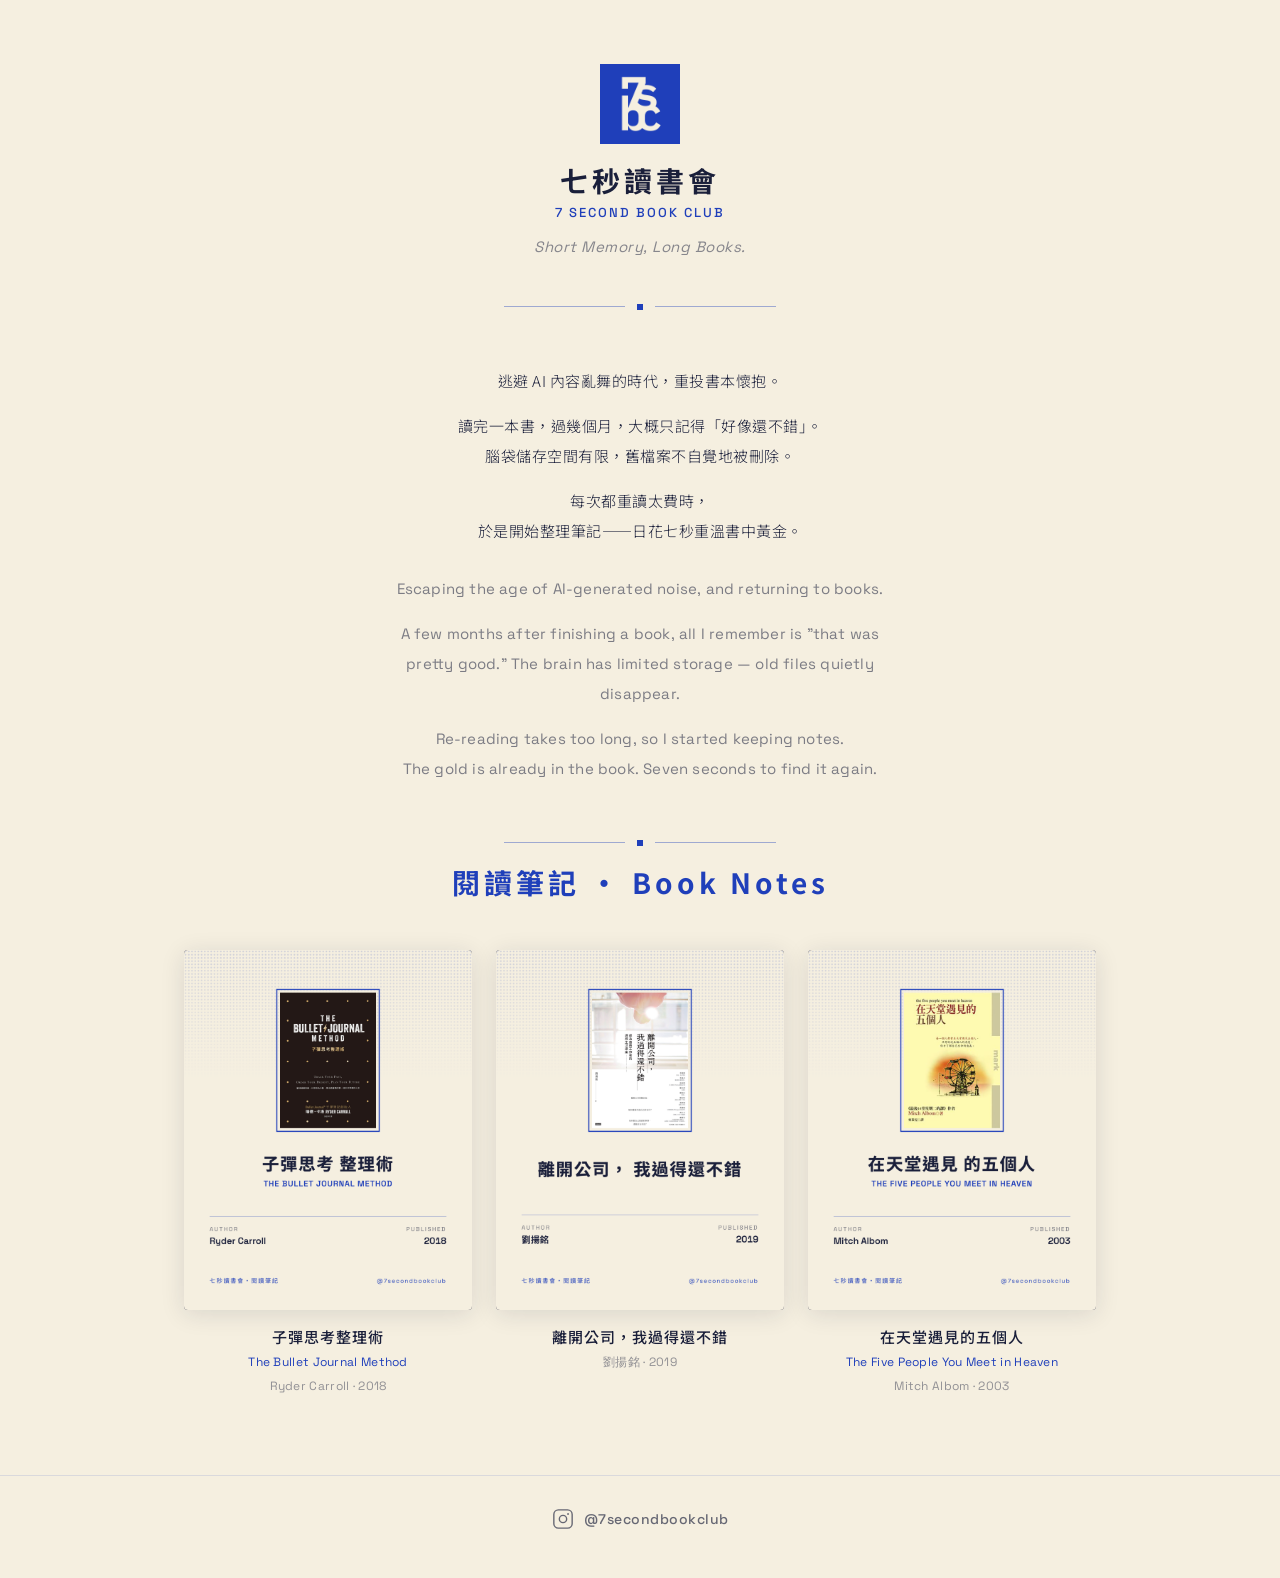
==== index.html @ d53a79b3 "version 0.2" ====
<!DOCTYPE html>
<html lang="zh-Hant">
<head>
<meta charset="UTF-8">
<meta name="viewport" content="width=device-width, initial-scale=1.0">
<title>七秒讀書會 · 7 Second Book Club</title>
<link href="https://fonts.googleapis.com/css2?family=Space+Grotesk:wght@400;500;600&family=Noto+Sans+TC:wght@300;400;500;700&display=swap" rel="stylesheet">
<style>
  *, *::before, *::after { box-sizing: border-box; margin: 0; padding: 0; }

  :root {
    --cream: #F5EFE0;
    --ink: #1A1F3A;
    --cobalt: #1F3FBA;
    --sans: 'Space Grotesk', system-ui, sans-serif;
    --tc: 'Noto Sans TC', sans-serif;
  }

  html { scroll-behavior: smooth; }

  body {
    background: var(--cream);
    color: var(--ink);
    font-family: var(--sans);
    min-height: 100vh;
  }

  /* ── HEADER ── */
  header {
    display: flex;
    flex-direction: column;
    align-items: center;
    padding: 64px 24px 48px;
    text-align: center;
  }

  .logo {
    width: 80px;
    height: 80px;
    object-fit: contain;
    margin-bottom: 20px;
  }

  .site-name-zh {
    font-family: var(--tc);
    font-weight: 700;
    font-size: 28px;
    letter-spacing: 4px;
    color: var(--ink);
    line-height: 1.2;
  }

  .site-name-en {
    font-family: var(--sans);
    font-weight: 500;
    font-size: 13px;
    letter-spacing: 2px;
    color: var(--cobalt);
    text-transform: uppercase;
    margin-top: 6px;
  }

  .tagline {
    font-family: var(--sans);
    font-weight: 400;
    font-size: 15px;
    color: var(--ink);
    opacity: 0.5;
    margin-top: 16px;
    letter-spacing: 0.5px;
    font-style: italic;
  }

  /* ── DIVIDER ── */
  .divider {
    display: flex;
    align-items: center;
    gap: 12px;
    max-width: 320px;
    margin: 0 auto;
    padding: 0 24px;
  }

  .divider-dot {
    width: 6px;
    height: 6px;
    background: var(--cobalt);
    flex-shrink: 0;
  }

  .divider-line {
    flex: 1;
    height: 1px;
    background: var(--cobalt);
    opacity: 0.4;
  }

  /* ── INTRO ── */
  .intro {
    max-width: 560px;
    margin: 0 auto;
    padding: 56px 24px;
    text-align: center;
  }

  .intro-zh {
    font-family: var(--tc);
    font-weight: 300;
    font-size: 15px;
    line-height: 2;
    color: var(--ink);
    letter-spacing: 0.5px;
  }

  .intro-zh p + p { margin-top: 1em; }

  .intro-en {
    font-family: var(--sans);
    font-weight: 400;
    font-size: 15px;
    line-height: 2;
    color: var(--ink);
    opacity: 0.55;
    margin-top: 28px;
    letter-spacing: 0.2px;
  }

  .intro-en p + p { margin-top: 1em; }

  /* ── BOOKS SECTION ── */
  .books-section {
    padding: 16px 24px 80px;
    max-width: 960px;
    margin: 0 auto;
  }

  .section-label {
    font-family: var(--tc);
    font-size: 28px;
    font-weight: 700;
    letter-spacing: 4px;
    color: var(--cobalt);
    text-align: center;
    margin-bottom: 48px;
  }

  .books-grid {
    display: grid;
    grid-template-columns: repeat(3, 1fr);
    gap: 24px;
  }

  @media (max-width: 640px) {
    .books-grid { grid-template-columns: 1fr; max-width: 320px; margin: 0 auto; }
  }

  .book-card {
    cursor: pointer;
    display: flex;
    flex-direction: column;
    align-items: center;
    text-align: center;
    transition: transform 0.2s ease;
  }

  .book-card:hover { transform: translateY(-4px); }

  .book-cover-wrap {
    width: 100%;
    aspect-ratio: 4/5;
    overflow: hidden;
    border-radius: 4px;
    box-shadow: 0 4px 24px rgba(26,31,58,0.12);
    background: var(--ink);
  }

  .book-cover-wrap img {
    width: 100%;
    height: 100%;
    object-fit: cover;
    display: block;
  }

  .book-title-zh {
    font-family: var(--tc);
    font-weight: 500;
    font-size: 15px;
    letter-spacing: 1px;
    color: var(--ink);
    margin-top: 16px;
    line-height: 1.4;
  }

  .book-subtitle {
    font-family: var(--sans);
    font-size: 12px;
    color: var(--ink);
    opacity: 0.45;
    margin-top: 6px;
    letter-spacing: 0.3px;
    line-height: 1.5;
  }

  .book-subtitle-en {
    font-family: var(--sans);
    font-size: 12px;
    color: var(--cobalt);
    margin-top: 6px;
    letter-spacing: 0.3px;
    line-height: 1.5;
  }

  /* ── IG FOOTER ── */
  footer {
    display: flex;
    justify-content: center;
    align-items: center;
    padding: 32px 24px 48px;
    border-top: 1px solid rgba(31,63,186,0.12);
  }

  .ig-link {
    display: flex;
    align-items: center;
    gap: 10px;
    text-decoration: none;
    color: var(--ink);
    opacity: 0.65;
    transition: opacity 0.2s;
    font-family: var(--sans);
    font-size: 14px;
    font-weight: 500;
    letter-spacing: 0.5px;
  }

  .ig-link:hover { opacity: 1; }

  .ig-icon {
    width: 22px;
    height: 22px;
    fill: none;
    stroke: currentColor;
    stroke-width: 1.5;
    stroke-linecap: round;
    stroke-linejoin: round;
    flex-shrink: 0;
  }

  /* ── LIGHTBOX ── */
  .lightbox {
    display: none;
    position: fixed;
    inset: 0;
    z-index: 1000;
    background: rgba(26,31,58,0.88);
    align-items: center;
    justify-content: center;
    padding: 24px;
  }

  .lightbox.open { display: flex; }

  .lightbox-inner {
    position: relative;
    display: flex;
    flex-direction: column;
    align-items: center;
    width: 100%;
    max-width: 420px;
  }

  .lightbox-slide-row {
    position: relative;
    display: flex;
    align-items: center;
    justify-content: center;
    width: 100%;
  }

  .slide-img {
    width: 100%;
    aspect-ratio: 4/5;
    object-fit: contain;
    border-radius: 4px;
    display: block;
    user-select: none;
  }

  .lb-btn {
    position: absolute;
    top: 50%;
    transform: translateY(-50%);
    background: rgba(245,239,224,0.15);
    border: 1px solid rgba(245,239,224,0.25);
    color: var(--cream);
    width: 40px;
    height: 40px;
    border-radius: 50%;
    cursor: pointer;
    font-size: 18px;
    display: flex;
    align-items: center;
    justify-content: center;
    transition: background 0.15s;
    flex-shrink: 0;
    z-index: 2;
  }

  .lb-btn:hover { background: rgba(245,239,224,0.28); }
  .lb-btn.prev { left: -56px; }
  .lb-btn.next { right: -56px; }

  @media (max-width: 560px) {
    .lb-btn.prev { left: -44px; }
    .lb-btn.next { right: -44px; }
    .lb-btn { width: 34px; height: 34px; font-size: 15px; }
  }

  .lb-close {
    position: fixed;
    top: 20px;
    right: 24px;
    background: none;
    border: none;
    color: var(--cream);
    font-size: 28px;
    cursor: pointer;
    opacity: 0.7;
    line-height: 1;
    padding: 4px 8px;
    transition: opacity 0.15s;
  }

  .lb-close:hover { opacity: 1; }

  .lb-bottom {
    display: flex;
    flex-direction: column;
    align-items: center;
    gap: 10px;
    margin-top: 14px;
  }

  .lb-counter {
    font-family: var(--sans);
    font-size: 12px;
    color: var(--cream);
    opacity: 0.45;
    letter-spacing: 2px;
    white-space: nowrap;
  }

  .lb-book-nav {
    display: flex;
    align-items: center;
    gap: 12px;
    white-space: nowrap;
  }

  .lb-book-btn {
    background: var(--cream);
    border: 1px solid var(--cobalt);
    color: var(--ink);
    font-family: var(--tc);
    font-size: 12px;
    letter-spacing: 1px;
    cursor: pointer;
    padding: 6px 14px;
    border-radius: 4px;
    transition: background 0.15s, color 0.15s;
    display: flex;
    align-items: center;
    gap: 6px;
  }

  .lb-book-btn:hover { background: var(--cobalt); color: var(--cream); }
  .lb-book-btn.hidden { visibility: hidden; pointer-events: none; }
</style>
</head>
<body>

<!-- ── HEADER ── -->
<header>
  <img class="logo" src="logo.png" alt="七秒讀書會">
  <div class="site-name-zh">七秒讀書會</div>
  <div class="site-name-en">7 Second Book Club</div>
  <div class="tagline">Short Memory, Long Books.</div>
</header>

<div class="divider"><div class="divider-line"></div><div class="divider-dot"></div><div class="divider-line"></div></div>

<!-- ── INTRO ── -->
<section class="intro">
  <div class="intro-zh">
    <p>逃避 AI 內容亂舞的時代，重投書本懷抱。</p>
    <p>讀完一本書，過幾個月，大概只記得「好像還不錯」。<br>腦袋儲存空間有限，舊檔案不自覺地被刪除。</p>
    <p>每次都重讀太費時，<br>於是開始整理筆記——日花七秒重溫書中黃金。</p>
  </div>
  <div class="intro-en">
    <p>Escaping the age of AI-generated noise, and returning to books.</p>
    <p>A few months after finishing a book, all I remember is "that was pretty good." The brain has limited storage — old files quietly disappear.</p>
    <p>Re-reading takes too long, so I started keeping notes.<br>The gold is already in the book. Seven seconds to find it again.</p>
  </div>
</section>

<div class="divider"><div class="divider-line"></div><div class="divider-dot"></div><div class="divider-line"></div></div>

<!-- ── BOOKS ── -->
<section class="books-section">
  <div class="section-label">閱讀筆記 · Book Notes</div>
  <div class="books-grid">

    <div class="book-card" onclick="openBook(0)">
      <div class="book-cover-wrap">
        <img src="slides/Bk01_1_01_Cover.png" alt="子彈思考整理術">
      </div>
      <div class="book-title-zh">子彈思考整理術</div>
      <div class="book-subtitle-en">The Bullet Journal Method</div>
      <div class="book-subtitle">Ryder Carroll · 2018</div>
    </div>

    <div class="book-card" onclick="openBook(1)">
      <div class="book-cover-wrap">
        <img src="slides/Bk02_1_01_Cover.png" alt="離開公司，我過得還不錯">
      </div>
      <div class="book-title-zh">離開公司，我過得還不錯</div>
      <div class="book-subtitle">劉揚銘 · 2019</div>
    </div>

    <div class="book-card" onclick="openBook(2)">
      <div class="book-cover-wrap">
        <img src="slides/Bk03_1_01_Cover.png" alt="在天堂遇見的五個人">
      </div>
      <div class="book-title-zh">在天堂遇見的五個人</div>
      <div class="book-subtitle-en">The Five People You Meet in Heaven</div>
      <div class="book-subtitle">Mitch Albom · 2003</div>
    </div>

  </div>
</section>

<!-- ── FOOTER ── -->
<footer>
  <a class="ig-link" href="https://www.instagram.com/7secondbookclub" target="_blank" rel="noopener">
    <svg class="ig-icon" viewBox="0 0 24 24" aria-label="Instagram">
      <rect x="2" y="2" width="20" height="20" rx="5" ry="5"/>
      <circle cx="12" cy="12" r="4"/>
      <circle cx="17.5" cy="6.5" r="1" fill="currentColor" stroke="none"/>
    </svg>
    @7secondbookclub
  </a>
</footer>

<!-- ── LIGHTBOX ── -->
<div class="lightbox" id="lightbox" onclick="handleLbClick(event)">
  <button class="lb-close" onclick="closeLb()" aria-label="Close">✕</button>
  <div class="lightbox-inner">
    <div class="lightbox-slide-row">
      <button class="lb-btn prev" onclick="prevSlide(event)" aria-label="Previous">‹</button>
      <img class="slide-img" id="slide-img" src="" alt="">
      <button class="lb-btn next" onclick="nextSlide(event)" aria-label="Next">›</button>
    </div>
    <div class="lb-bottom">
      <div class="lb-counter" id="lb-counter"></div>
      <div class="lb-book-nav">
        <button class="lb-book-btn" id="lb-prev-book" onclick="prevBook(event)">‹ <span id="lb-prev-book-name"></span></button>
        <button class="lb-book-btn" id="lb-next-book" onclick="nextBook(event)"><span id="lb-next-book-name"></span> ›</button>
      </div>
    </div>
  </div>
</div>

<script>
const BOOK_NAMES = [
  '子彈思考整理術',
  '離開公司，我過得還不錯',
  '在天堂遇見的五個人',
];

const BOOKS = [
  [
    'Bk01_1_01_Cover.png',
    'Bk01_1_02_Summary.png',
    'Bk01_1_03_Rapid_Logging.png',
    'Bk01_1_04_Migration.png',
    'Bk01_1_05_Collections.png',
    'Bk01_1_06_Daily_Log_Monthly_Log.png',
    'Bk01_1_07_Intentional_Living.png',
    'Bk01_2_01_Hook.png',
    'Bk01_2_02_Quote_1.png',
    'Bk01_2_03_Quote_2.png',
    'Bk01_2_04_Quote_3.png',
    'Bk01_3_01_Intro.png',
    'Bk01_3_02_Lesson_1.png',
    'Bk01_3_03_Lesson_2.png',
    'Bk01_3_04_Lesson_3.png',
    'Bk01_3_05_Lesson_4.png',
    'SlideFollow.png',
  ],
  [
    'Bk02_1_01_Cover.png',
    'Bk02_1_02_Summary.png',
    'Bk02_1_03_Two_of_Three_Skills.png',
    'Bk02_1_04_Freedom_of_Refusal.png',
    'Bk02_1_05_Autonomy_over_Stability.png',
    'Bk02_1_06_Track_Work_Daily.png',
    'Bk02_1_07_Embrace_Income_Variance.png',
    'Bk02_1_08_Reputation_as_Network.png',
    'Bk02_2_01_Hook.png',
    'Bk02_2_02_Quote_1.png',
    'Bk02_2_03_Quote_2.png',
    'Bk02_2_04_Quote_3.png',
    'Bk02_3_01_Intro.png',
    'Bk02_3_02_Lesson_1.png',
    'Bk02_3_03_Lesson_2.png',
    'Bk02_3_04_Lesson_3.png',
    'Bk02_3_05_Lesson_4.png',
    'SlideFollow.png',
  ],
  [
    'Bk03_1_01_Cover.png',
    'Bk03_1_02_Summary.png',
    'Bk03_1_03_Every_Life_Is_Connected.png',
    'Bk03_1_04_Suffering_Is_Never_Without_Purpose.png',
    'Bk03_1_05_Sacrifice_Is_a_Gift.png',
    'Bk03_1_06_Hatred_Is_a_Curved_Blade.png',
    'Bk03_1_07_Love_Does_Not_End_With_Death.png',
    'Bk03_2_01_Hook.png',
    'Bk03_2_02_Quote_1.png',
    'Bk03_2_03_Quote_2.png',
    'Bk03_2_04_Quote_3.png',
    'Bk03_2_05_Quote_4.png',
    'Bk03_2_06_Quote_05.png',
    'Bk03_3_01_Intro.png',
    'Bk03_3_02_Your_Existence_Matters.png',
    'Bk03_3_03_Resentment_Only_Imprisons_You.png',
    'Bk03_3_04_Suffering_Is_a_Chapter.png',
    'Bk03_3_05_Sacrifice_Is_Love_in_Another_Form.png',
    'Bk03_3_06_Those_We_Have_Loved_Never_Truly_Leave_Us.png',
    'SlideFollow.png',
  ],
];

const IMG_BASE = 'slides/';
const FOLLOW_IMG = 'SlideFollow.png';

let currentBook = 0;
let currentSlide = 0;

function openBook(bookIdx) {
  currentBook = bookIdx;
  currentSlide = 0;
  showSlide();
  document.getElementById('lightbox').classList.add('open');
  document.body.style.overflow = 'hidden';
}

function closeLb() {
  document.getElementById('lightbox').classList.remove('open');
  document.body.style.overflow = '';
}

function handleLbClick(e) {
  if (e.target === document.getElementById('lightbox')) closeLb();
}

function showSlide() {
  const slides = BOOKS[currentBook];
  const img = document.getElementById('slide-img');
  const src = slides[currentSlide] === 'SlideFollow.png'
    ? FOLLOW_IMG
    : IMG_BASE + slides[currentSlide];
  img.src = src;
  img.alt = slides[currentSlide];
  document.getElementById('lb-counter').textContent =
    (currentSlide + 1) + ' / ' + slides.length;

  const prevIdx = (currentBook - 1 + BOOKS.length) % BOOKS.length;
  const nextIdx = (currentBook + 1) % BOOKS.length;
  document.getElementById('lb-prev-book-name').textContent = BOOK_NAMES[prevIdx];
  document.getElementById('lb-next-book-name').textContent = BOOK_NAMES[nextIdx];
}

function prevSlide(e) {
  e.stopPropagation();
  const slides = BOOKS[currentBook];
  currentSlide = (currentSlide - 1 + slides.length) % slides.length;
  showSlide();
}

function nextSlide(e) {
  e.stopPropagation();
  const slides = BOOKS[currentBook];
  currentSlide = (currentSlide + 1) % slides.length;
  showSlide();
}

function prevBook(e) {
  e.stopPropagation();
  openBook((currentBook - 1 + BOOKS.length) % BOOKS.length);
}

function nextBook(e) {
  e.stopPropagation();
  openBook((currentBook + 1) % BOOKS.length);
}

document.addEventListener('keydown', function(e) {
  if (!document.getElementById('lightbox').classList.contains('open')) return;
  if (e.key === 'ArrowRight') nextSlide(e);
  if (e.key === 'ArrowLeft') prevSlide(e);
  if (e.key === 'Escape') closeLb();
});
</script>
</body>
</html>
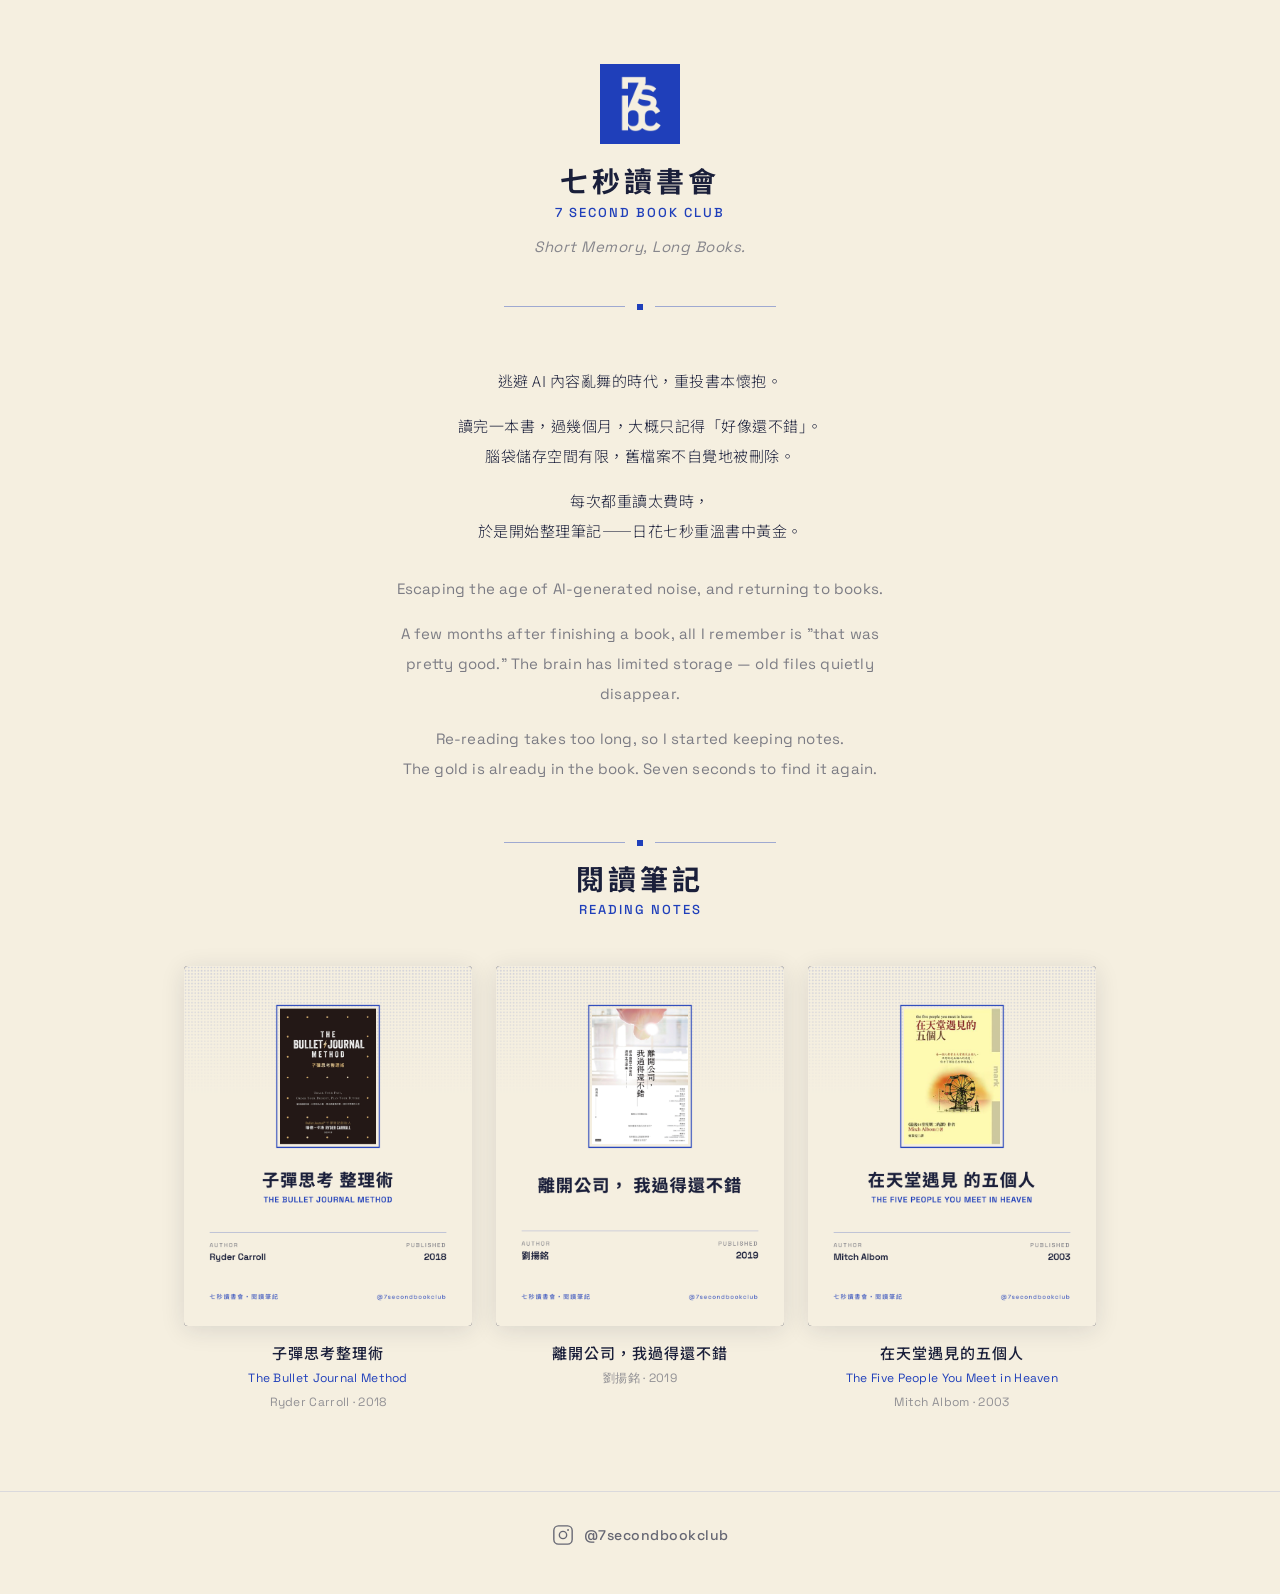
==== commit 05b10e50: "Add files via upload" ====
--- a/index.html
+++ b/index.html
@@ -135,13 +135,27 @@
   }
 
   .section-label {
+    text-align: center;
+    margin-bottom: 48px;
+  }
+
+  .section-label-zh {
     font-family: var(--tc);
     font-size: 28px;
     font-weight: 700;
     letter-spacing: 4px;
+    color: var(--ink);
+    line-height: 1.2;
+  }
+
+  .section-label-en {
+    font-family: var(--sans);
+    font-size: 13px;
+    font-weight: 500;
+    letter-spacing: 2px;
     color: var(--cobalt);
-    text-align: center;
-    margin-bottom: 48px;
+    text-transform: uppercase;
+    margin-top: 6px;
   }
 
   .books-grid {
@@ -407,7 +421,10 @@
 
 <!-- ── BOOKS ── -->
 <section class="books-section">
-  <div class="section-label">閱讀筆記 · Book Notes</div>
+  <div class="section-label">
+    <div class="section-label-zh">閱讀筆記</div>
+    <div class="section-label-en">Reading Notes</div>
+  </div>
   <div class="books-grid">
 
     <div class="book-card" onclick="openBook(0)">
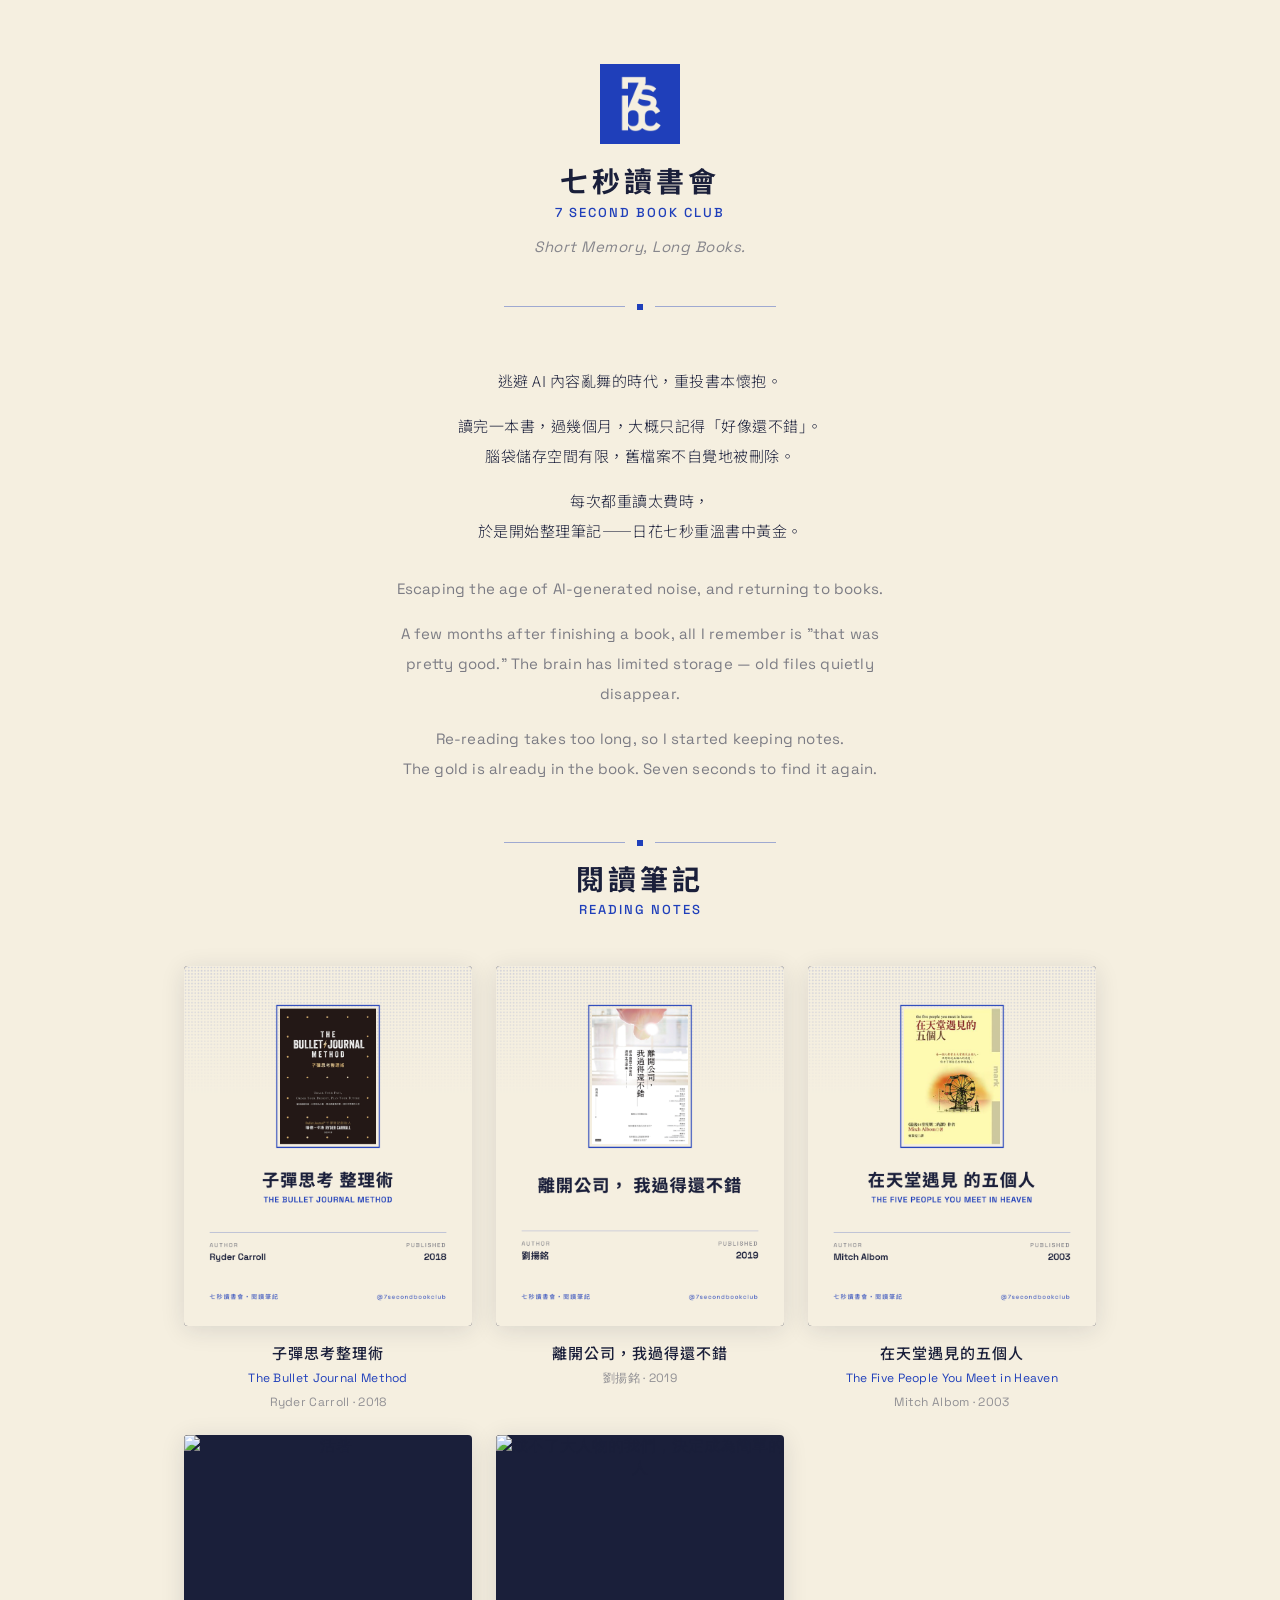
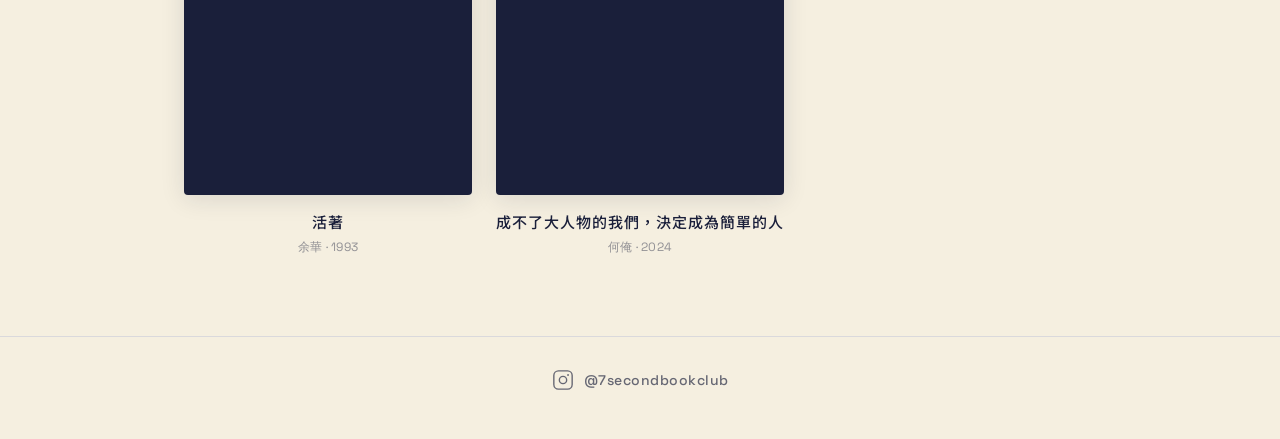
==== commit 1d1b3eeb: "Add files via upload" ====
--- a/index.html
+++ b/index.html
@@ -451,6 +451,22 @@
       <div class="book-title-zh">在天堂遇見的五個人</div>
       <div class="book-subtitle-en">The Five People You Meet in Heaven</div>
       <div class="book-subtitle">Mitch Albom · 2003</div>
+    </div>
+
+    <div class="book-card" onclick="openBook(3)">
+      <div class="book-cover-wrap">
+        <img src="slides/Bk04_1_01_Cover.png" alt="活著">
+      </div>
+      <div class="book-title-zh">活著</div>
+      <div class="book-subtitle">余華 · 1993</div>
+    </div>
+
+    <div class="book-card" onclick="openBook(4)">
+      <div class="book-cover-wrap">
+        <img src="slides/Bk05_1_01_Cover.png" alt="成不了大人物的我們，決定成為簡單的人">
+      </div>
+      <div class="book-title-zh">成不了大人物的我們，決定成為簡單的人</div>
+      <div class="book-subtitle">何俺 · 2024</div>
     </div>
 
   </div>
@@ -492,6 +508,8 @@
   '子彈思考整理術',
   '離開公司，我過得還不錯',
   '在天堂遇見的五個人',
+  '活著',
+  '成不了大人物的我們，決定成為簡單的人',
 ];
 
 const BOOKS = [
@@ -504,14 +522,16 @@
     'Bk01_1_06_Daily_Log_Monthly_Log.png',
     'Bk01_1_07_Intentional_Living.png',
     'Bk01_2_01_Hook.png',
-    'Bk01_2_02_Quote_1.png',
-    'Bk01_2_03_Quote_2.png',
-    'Bk01_2_04_Quote_3.png',
+    'Bk01_2_02_Quote_01.png',
+    'Bk01_2_03_Quote_02.png',
+    'Bk01_2_04_Quote_03.png',
+    'Bk01_2_05_Quote_04.png',
+    'Bk01_2_06_Quote_05.png',
     'Bk01_3_01_Intro.png',
-    'Bk01_3_02_Lesson_1.png',
-    'Bk01_3_03_Lesson_2.png',
-    'Bk01_3_04_Lesson_3.png',
-    'Bk01_3_05_Lesson_4.png',
+    'Bk01_3_02_Lesson_01.png',
+    'Bk01_3_03_Lesson_02.png',
+    'Bk01_3_04_Lesson_03.png',
+    'Bk01_3_05_Lesson_04.png',
     'SlideFollow.png',
   ],
   [
@@ -524,14 +544,14 @@
     'Bk02_1_07_Embrace_Income_Variance.png',
     'Bk02_1_08_Reputation_as_Network.png',
     'Bk02_2_01_Hook.png',
-    'Bk02_2_02_Quote_1.png',
-    'Bk02_2_03_Quote_2.png',
-    'Bk02_2_04_Quote_3.png',
+    'Bk02_2_02_Quote_01.png',
+    'Bk02_2_03_Quote_02.png',
+    'Bk02_2_04_Quote_03.png',
     'Bk02_3_01_Intro.png',
-    'Bk02_3_02_Lesson_1.png',
-    'Bk02_3_03_Lesson_2.png',
-    'Bk02_3_04_Lesson_3.png',
-    'Bk02_3_05_Lesson_4.png',
+    'Bk02_3_02_Lesson_01.png',
+    'Bk02_3_03_Lesson_02.png',
+    'Bk02_3_04_Lesson_03.png',
+    'Bk02_3_05_Lesson_04.png',
     'SlideFollow.png',
   ],
   [
@@ -543,10 +563,10 @@
     'Bk03_1_06_Hatred_Is_a_Curved_Blade.png',
     'Bk03_1_07_Love_Does_Not_End_With_Death.png',
     'Bk03_2_01_Hook.png',
-    'Bk03_2_02_Quote_1.png',
-    'Bk03_2_03_Quote_2.png',
-    'Bk03_2_04_Quote_3.png',
-    'Bk03_2_05_Quote_4.png',
+    'Bk03_2_02_Quote_01.png',
+    'Bk03_2_03_Quote_02.png',
+    'Bk03_2_04_Quote_03.png',
+    'Bk03_2_05_Quote_04.png',
     'Bk03_2_06_Quote_05.png',
     'Bk03_3_01_Intro.png',
     'Bk03_3_02_Your_Existence_Matters.png',
@@ -556,10 +576,51 @@
     'Bk03_3_06_Those_We_Have_Loved_Never_Truly_Leave_Us.png',
     'SlideFollow.png',
   ],
+  [
+    'Bk04_1_01_Cover.png',
+    'Bk04_1_02_Summary.png',
+    'Bk04_1_03_Concept.png',
+    'Bk04_1_04_Concept.png',
+    'Bk04_1_05_Concept.png',
+    'Bk04_1_06_Concept.png',
+    'Bk04_1_07_Concept.png',
+    'Bk04_2_01_Hook.png',
+    'Bk04_2_02_Quote_01.png',
+    'Bk04_2_03_Quote_02.png',
+    'Bk04_2_04_Quote_03.png',
+    'Bk04_2_05_Quote_04.png',
+    'Bk04_3_01_Intro.png',
+    'Bk04_3_02_Takeaway_01.png',
+    'Bk04_3_03_Takeaway_02.png',
+    'Bk04_3_04_Takeaway_03.png',
+    'Bk04_3_05_Takeaway_04.png',
+    'Bk04_3_06_Takeaway_05.png',
+    'SlideFollow.png',
+  ],
+  [
+    'Bk05_1_01_Cover.png',
+    'Bk05_1_02_Summary.png',
+    'Bk05_1_03_Concept.png',
+    'Bk05_1_04_Concept.png',
+    'Bk05_1_05_Concept.png',
+    'Bk05_1_06_Concept.png',
+    'Bk05_1_07_Concept.png',
+    'Bk05_1_08_Concept.png',
+    'Bk05_2_01_Hook.png',
+    'Bk05_2_02_Quote_01.png',
+    'Bk05_2_03_Quote_02.png',
+    'Bk05_2_04_Quote_03.png',
+    'Bk05_2_05_Quote_04.png',
+    'Bk05_3_01_Intro.png',
+    'Bk05_3_02_Lesson_01.png',
+    'Bk05_3_03_Lesson_02.png',
+    'Bk05_3_04_Lesson_03.png',
+    'Bk05_3_05_Lesson_04.png',
+    'SlideFollow.png',
+  ],
 ];
 
 const IMG_BASE = 'slides/';
-const FOLLOW_IMG = 'SlideFollow.png';
 
 let currentBook = 0;
 let currentSlide = 0;
@@ -584,10 +645,7 @@
 function showSlide() {
   const slides = BOOKS[currentBook];
   const img = document.getElementById('slide-img');
-  const src = slides[currentSlide] === 'SlideFollow.png'
-    ? FOLLOW_IMG
-    : IMG_BASE + slides[currentSlide];
-  img.src = src;
+  img.src = IMG_BASE + slides[currentSlide];
   img.alt = slides[currentSlide];
   document.getElementById('lb-counter').textContent =
     (currentSlide + 1) + ' / ' + slides.length;
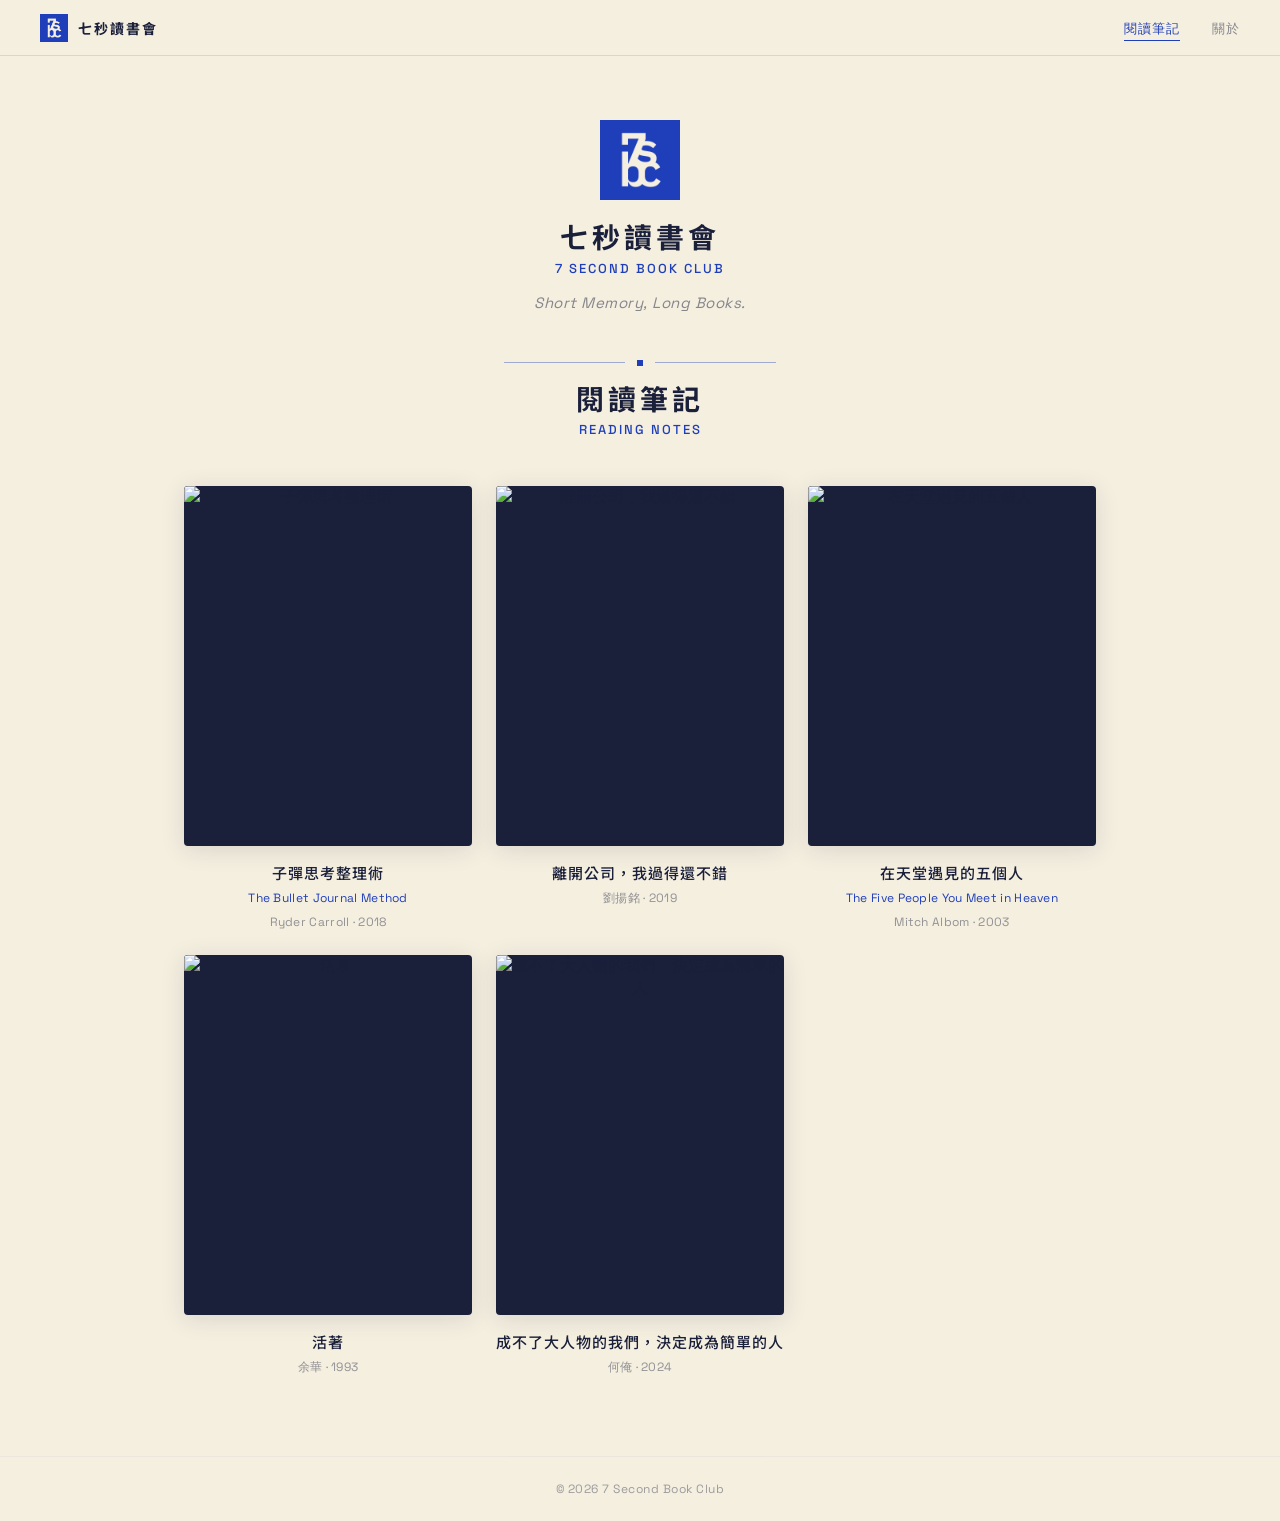
==== commit 92d0c92e: "Add files via upload" ====
--- a/index.html
+++ b/index.html
@@ -5,25 +5,8 @@
 <meta name="viewport" content="width=device-width, initial-scale=1.0">
 <title>七秒讀書會 · 7 Second Book Club</title>
 <link href="https://fonts.googleapis.com/css2?family=Space+Grotesk:wght@400;500;600&family=Noto+Sans+TC:wght@300;400;500;700&display=swap" rel="stylesheet">
+<link rel="stylesheet" href="css/styles.css">
 <style>
-  *, *::before, *::after { box-sizing: border-box; margin: 0; padding: 0; }
-
-  :root {
-    --cream: #F5EFE0;
-    --ink: #1A1F3A;
-    --cobalt: #1F3FBA;
-    --sans: 'Space Grotesk', system-ui, sans-serif;
-    --tc: 'Noto Sans TC', sans-serif;
-  }
-
-  html { scroll-behavior: smooth; }
-
-  body {
-    background: var(--cream);
-    color: var(--ink);
-    font-family: var(--sans);
-    min-height: 100vh;
-  }
 
   /* ── HEADER ── */
   header {
@@ -393,6 +376,18 @@
 </head>
 <body>
 
+<!-- ── NAV ── -->
+<nav class="site-nav">
+  <a class="nav-logo" href="index.html">
+    <img src="logo.png" alt="七秒讀書會">
+    <span class="nav-logo-name">七秒讀書會</span>
+  </a>
+  <ul class="nav-links">
+    <li><a href="index.html" class="active">閱讀筆記</a></li>
+    <li><a href="about/index.html">關於</a></li>
+  </ul>
+</nav>
+
 <!-- ── HEADER ── -->
 <header>
   <img class="logo" src="logo.png" alt="七秒讀書會">
@@ -403,22 +398,6 @@
 
 <div class="divider"><div class="divider-line"></div><div class="divider-dot"></div><div class="divider-line"></div></div>
 
-<!-- ── INTRO ── -->
-<section class="intro">
-  <div class="intro-zh">
-    <p>逃避 AI 內容亂舞的時代，重投書本懷抱。</p>
-    <p>讀完一本書，過幾個月，大概只記得「好像還不錯」。<br>腦袋儲存空間有限，舊檔案不自覺地被刪除。</p>
-    <p>每次都重讀太費時，<br>於是開始整理筆記——日花七秒重溫書中黃金。</p>
-  </div>
-  <div class="intro-en">
-    <p>Escaping the age of AI-generated noise, and returning to books.</p>
-    <p>A few months after finishing a book, all I remember is "that was pretty good." The brain has limited storage — old files quietly disappear.</p>
-    <p>Re-reading takes too long, so I started keeping notes.<br>The gold is already in the book. Seven seconds to find it again.</p>
-  </div>
-</section>
-
-<div class="divider"><div class="divider-line"></div><div class="divider-dot"></div><div class="divider-line"></div></div>
-
 <!-- ── BOOKS ── -->
 <section class="books-section">
   <div class="section-label">
@@ -429,7 +408,7 @@
 
     <div class="book-card" onclick="openBook(0)">
       <div class="book-cover-wrap">
-        <img src="slides/Bk01_1_01_Cover.png" alt="子彈思考整理術">
+        <img src="slides/book01/Bk01_0_CoverOnly.png" alt="子彈思考整理術">
       </div>
       <div class="book-title-zh">子彈思考整理術</div>
       <div class="book-subtitle-en">The Bullet Journal Method</div>
@@ -438,7 +417,7 @@
 
     <div class="book-card" onclick="openBook(1)">
       <div class="book-cover-wrap">
-        <img src="slides/Bk02_1_01_Cover.png" alt="離開公司，我過得還不錯">
+        <img src="slides/book02/Bk02_0_CoverOnly.png" alt="離開公司，我過得還不錯">
       </div>
       <div class="book-title-zh">離開公司，我過得還不錯</div>
       <div class="book-subtitle">劉揚銘 · 2019</div>
@@ -446,7 +425,7 @@
 
     <div class="book-card" onclick="openBook(2)">
       <div class="book-cover-wrap">
-        <img src="slides/Bk03_1_01_Cover.png" alt="在天堂遇見的五個人">
+        <img src="slides/book03/Bk03_0_CoverOnly.png" alt="在天堂遇見的五個人">
       </div>
       <div class="book-title-zh">在天堂遇見的五個人</div>
       <div class="book-subtitle-en">The Five People You Meet in Heaven</div>
@@ -455,7 +434,7 @@
 
     <div class="book-card" onclick="openBook(3)">
       <div class="book-cover-wrap">
-        <img src="slides/Bk04_1_01_Cover.png" alt="活著">
+        <img src="slides/book04/Bk04_0_CoverOnly.png" alt="活著">
       </div>
       <div class="book-title-zh">活著</div>
       <div class="book-subtitle">余華 · 1993</div>
@@ -463,7 +442,7 @@
 
     <div class="book-card" onclick="openBook(4)">
       <div class="book-cover-wrap">
-        <img src="slides/Bk05_1_01_Cover.png" alt="成不了大人物的我們，決定成為簡單的人">
+        <img src="slides/book05/Bk05_0_CoverOnly.png" alt="成不了大人物的我們，決定成為簡單的人">
       </div>
       <div class="book-title-zh">成不了大人物的我們，決定成為簡單的人</div>
       <div class="book-subtitle">何俺 · 2024</div>
@@ -473,15 +452,8 @@
 </section>
 
 <!-- ── FOOTER ── -->
-<footer>
-  <a class="ig-link" href="https://www.instagram.com/7secondbookclub" target="_blank" rel="noopener">
-    <svg class="ig-icon" viewBox="0 0 24 24" aria-label="Instagram">
-      <rect x="2" y="2" width="20" height="20" rx="5" ry="5"/>
-      <circle cx="12" cy="12" r="4"/>
-      <circle cx="17.5" cy="6.5" r="1" fill="currentColor" stroke="none"/>
-    </svg>
-    @7secondbookclub
-  </a>
+<footer class="site-footer">
+  © 2026 7 Second Book Club
 </footer>
 
 <!-- ── LIGHTBOX ── -->
@@ -513,114 +485,122 @@
 ];
 
 const BOOKS = [
-  [
-    'Bk01_1_01_Cover.png',
-    'Bk01_1_02_Summary.png',
-    'Bk01_1_03_Rapid_Logging.png',
-    'Bk01_1_04_Migration.png',
-    'Bk01_1_05_Collections.png',
-    'Bk01_1_06_Daily_Log_Monthly_Log.png',
-    'Bk01_1_07_Intentional_Living.png',
-    'Bk01_2_01_Hook.png',
-    'Bk01_2_02_Quote_01.png',
-    'Bk01_2_03_Quote_02.png',
-    'Bk01_2_04_Quote_03.png',
-    'Bk01_2_05_Quote_04.png',
-    'Bk01_2_06_Quote_05.png',
-    'Bk01_3_01_Intro.png',
-    'Bk01_3_02_Lesson_01.png',
-    'Bk01_3_03_Lesson_02.png',
-    'Bk01_3_04_Lesson_03.png',
-    'Bk01_3_05_Lesson_04.png',
-    'SlideFollow.png',
-  ],
-  [
-    'Bk02_1_01_Cover.png',
-    'Bk02_1_02_Summary.png',
-    'Bk02_1_03_Two_of_Three_Skills.png',
-    'Bk02_1_04_Freedom_of_Refusal.png',
-    'Bk02_1_05_Autonomy_over_Stability.png',
-    'Bk02_1_06_Track_Work_Daily.png',
-    'Bk02_1_07_Embrace_Income_Variance.png',
-    'Bk02_1_08_Reputation_as_Network.png',
-    'Bk02_2_01_Hook.png',
-    'Bk02_2_02_Quote_01.png',
-    'Bk02_2_03_Quote_02.png',
-    'Bk02_2_04_Quote_03.png',
-    'Bk02_3_01_Intro.png',
-    'Bk02_3_02_Lesson_01.png',
-    'Bk02_3_03_Lesson_02.png',
-    'Bk02_3_04_Lesson_03.png',
-    'Bk02_3_05_Lesson_04.png',
-    'SlideFollow.png',
-  ],
-  [
-    'Bk03_1_01_Cover.png',
-    'Bk03_1_02_Summary.png',
-    'Bk03_1_03_Every_Life_Is_Connected.png',
-    'Bk03_1_04_Suffering_Is_Never_Without_Purpose.png',
-    'Bk03_1_05_Sacrifice_Is_a_Gift.png',
-    'Bk03_1_06_Hatred_Is_a_Curved_Blade.png',
-    'Bk03_1_07_Love_Does_Not_End_With_Death.png',
-    'Bk03_2_01_Hook.png',
-    'Bk03_2_02_Quote_01.png',
-    'Bk03_2_03_Quote_02.png',
-    'Bk03_2_04_Quote_03.png',
-    'Bk03_2_05_Quote_04.png',
-    'Bk03_2_06_Quote_05.png',
-    'Bk03_3_01_Intro.png',
-    'Bk03_3_02_Your_Existence_Matters.png',
-    'Bk03_3_03_Resentment_Only_Imprisons_You.png',
-    'Bk03_3_04_Suffering_Is_a_Chapter.png',
-    'Bk03_3_05_Sacrifice_Is_Love_in_Another_Form.png',
-    'Bk03_3_06_Those_We_Have_Loved_Never_Truly_Leave_Us.png',
-    'SlideFollow.png',
-  ],
-  [
-    'Bk04_1_01_Cover.png',
-    'Bk04_1_02_Summary.png',
-    'Bk04_1_03_Concept.png',
-    'Bk04_1_04_Concept.png',
-    'Bk04_1_05_Concept.png',
-    'Bk04_1_06_Concept.png',
-    'Bk04_1_07_Concept.png',
-    'Bk04_2_01_Hook.png',
-    'Bk04_2_02_Quote_01.png',
-    'Bk04_2_03_Quote_02.png',
-    'Bk04_2_04_Quote_03.png',
-    'Bk04_2_05_Quote_04.png',
-    'Bk04_3_01_Intro.png',
-    'Bk04_3_02_Takeaway_01.png',
-    'Bk04_3_03_Takeaway_02.png',
-    'Bk04_3_04_Takeaway_03.png',
-    'Bk04_3_05_Takeaway_04.png',
-    'Bk04_3_06_Takeaway_05.png',
-    'SlideFollow.png',
-  ],
-  [
-    'Bk05_1_01_Cover.png',
-    'Bk05_1_02_Summary.png',
-    'Bk05_1_03_Concept.png',
-    'Bk05_1_04_Concept.png',
-    'Bk05_1_05_Concept.png',
-    'Bk05_1_06_Concept.png',
-    'Bk05_1_07_Concept.png',
-    'Bk05_1_08_Concept.png',
-    'Bk05_2_01_Hook.png',
-    'Bk05_2_02_Quote_01.png',
-    'Bk05_2_03_Quote_02.png',
-    'Bk05_2_04_Quote_03.png',
-    'Bk05_2_05_Quote_04.png',
-    'Bk05_3_01_Intro.png',
-    'Bk05_3_02_Lesson_01.png',
-    'Bk05_3_03_Lesson_02.png',
-    'Bk05_3_04_Lesson_03.png',
-    'Bk05_3_05_Lesson_04.png',
-    'SlideFollow.png',
-  ],
+  {
+    base: 'slides/book01/',
+    slides: [
+      'Bk01_0_CoverOnly.png',
+      'Bk01_1_02_Summary.png',
+      'Bk01_1_03_Rapid_Logging.png',
+      'Bk01_1_04_Migration.png',
+      'Bk01_1_05_Collections.png',
+      'Bk01_1_06_Daily_Log_Monthly_Log.png',
+      'Bk01_1_07_Intentional_Living.png',
+      'Bk01_2_01_Hook.png',
+      'Bk01_2_02_Quote_01.png',
+      'Bk01_2_03_Quote_02.png',
+      'Bk01_2_04_Quote_03.png',
+      'Bk01_2_05_Quote_04.png',
+      'Bk01_2_06_Quote_05.png',
+      'Bk01_3_01_Intro.png',
+      'Bk01_3_02_Lesson_01.png',
+      'Bk01_3_03_Lesson_02.png',
+      'Bk01_3_04_Lesson_03.png',
+      'Bk01_3_05_Lesson_04.png',
+    ],
+  },
+  {
+    base: 'slides/book02/',
+    slides: [
+      'Bk02_0_CoverOnly.png',
+      'Bk02_1_02_Summary.png',
+      'Bk02_1_03_Two_of_Three_Skills.png',
+      'Bk02_1_04_Freedom_of_Refusal.png',
+      'Bk02_1_05_Autonomy_over_Stability.png',
+      'Bk02_1_06_Track_Work_Daily.png',
+      'Bk02_1_07_Embrace_Income_Variance.png',
+      'Bk02_1_08_Reputation_as_Network.png',
+      'Bk02_2_01_Hook.png',
+      'Bk02_2_02_Quote_01.png',
+      'Bk02_2_03_Quote_02.png',
+      'Bk02_2_04_Quote_03.png',
+      'Bk02_3_01_Intro.png',
+      'Bk02_3_02_Lesson_01.png',
+      'Bk02_3_03_Lesson_02.png',
+      'Bk02_3_04_Lesson_03.png',
+      'Bk02_3_05_Lesson_04.png',
+    ],
+  },
+  {
+    base: 'slides/book03/',
+    slides: [
+      'Bk03_0_CoverOnly.png',
+      'Bk03_1_02_Summary.png',
+      'Bk03_1_03_Every_Life_Is_Connected.png',
+      'Bk03_1_04_Suffering_Is_Never_Without_Purpose.png',
+      'Bk03_1_05_Sacrifice_Is_a_Gift.png',
+      'Bk03_1_06_Hatred_Is_a_Curved_Blade.png',
+      'Bk03_1_07_Love_Does_Not_End_With_Death.png',
+      'Bk03_2_01_Hook.png',
+      'Bk03_2_02_Quote_01.png',
+      'Bk03_2_03_Quote_02.png',
+      'Bk03_2_04_Quote_03.png',
+      'Bk03_2_05_Quote_04.png',
+      'Bk03_2_06_Quote_05.png',
+      'Bk03_3_01_Intro.png',
+      'Bk03_3_02_Your_Existence_Matters.png',
+      'Bk03_3_03_Resentment_Only_Imprisons_You.png',
+      'Bk03_3_04_Suffering_Is_a_Chapter.png',
+      'Bk03_3_05_Sacrifice_Is_Love_in_Another_Form.png',
+      'Bk03_3_06_Those_We_Have_Loved_Never_Truly_Leave_Us.png',
+    ],
+  },
+  {
+    base: 'slides/book04/',
+    slides: [
+      'Bk04_0_CoverOnly.png',
+      'Bk04_1_02_Summary.png',
+      'Bk04_1_03_Concept.png',
+      'Bk04_1_04_Concept.png',
+      'Bk04_1_05_Concept.png',
+      'Bk04_1_06_Concept.png',
+      'Bk04_1_07_Concept.png',
+      'Bk04_2_01_Hook.png',
+      'Bk04_2_02_Quote_01.png',
+      'Bk04_2_03_Quote_02.png',
+      'Bk04_2_04_Quote_03.png',
+      'Bk04_2_05_Quote_04.png',
+      'Bk04_3_01_Intro.png',
+      'Bk04_3_02_Takeaway_01.png',
+      'Bk04_3_03_Takeaway_02.png',
+      'Bk04_3_04_Takeaway_03.png',
+      'Bk04_3_05_Takeaway_04.png',
+      'Bk04_3_06_Takeaway_05.png',
+    ],
+  },
+  {
+    base: 'slides/book05/',
+    slides: [
+      'Bk05_0_CoverOnly.png',
+      'Bk05_1_02_Summary.png',
+      'Bk05_1_03_Concept.png',
+      'Bk05_1_04_Concept.png',
+      'Bk05_1_05_Concept.png',
+      'Bk05_1_06_Concept.png',
+      'Bk05_1_07_Concept.png',
+      'Bk05_1_08_Concept.png',
+      'Bk05_2_01_Hook.png',
+      'Bk05_2_02_Quote_01.png',
+      'Bk05_2_03_Quote_02.png',
+      'Bk05_2_04_Quote_03.png',
+      'Bk05_2_05_Quote_04.png',
+      'Bk05_3_01_Intro.png',
+      'Bk05_3_02_Lesson_01.png',
+      'Bk05_3_03_Lesson_02.png',
+      'Bk05_3_04_Lesson_03.png',
+      'Bk05_3_05_Lesson_04.png',
+    ],
+  },
 ];
-
-const IMG_BASE = 'slides/';
 
 let currentBook = 0;
 let currentSlide = 0;
@@ -642,13 +622,25 @@
   if (e.target === document.getElementById('lightbox')) closeLb();
 }
 
+function getSlideUrl(bookIdx, slideIdx) {
+  const book = BOOKS[bookIdx];
+  const allSlides = [...book.slides, 'SlideFollow.png'];
+  const filename = allSlides[slideIdx];
+  if (filename === 'SlideFollow.png') return 'slides/SlideFollow.png';
+  return book.base + filename;
+}
+
+function getTotalSlides(bookIdx) {
+  return BOOKS[bookIdx].slides.length + 1; // +1 for SlideFollow
+}
+
 function showSlide() {
-  const slides = BOOKS[currentBook];
+  const total = getTotalSlides(currentBook);
   const img = document.getElementById('slide-img');
-  img.src = IMG_BASE + slides[currentSlide];
-  img.alt = slides[currentSlide];
+  img.src = getSlideUrl(currentBook, currentSlide);
+  img.alt = img.src;
   document.getElementById('lb-counter').textContent =
-    (currentSlide + 1) + ' / ' + slides.length;
+    (currentSlide + 1) + ' / ' + total;
 
   const prevIdx = (currentBook - 1 + BOOKS.length) % BOOKS.length;
   const nextIdx = (currentBook + 1) % BOOKS.length;
@@ -658,15 +650,15 @@
 
 function prevSlide(e) {
   e.stopPropagation();
-  const slides = BOOKS[currentBook];
-  currentSlide = (currentSlide - 1 + slides.length) % slides.length;
+  const total = getTotalSlides(currentBook);
+  currentSlide = (currentSlide - 1 + total) % total;
   showSlide();
 }
 
 function nextSlide(e) {
   e.stopPropagation();
-  const slides = BOOKS[currentBook];
-  currentSlide = (currentSlide + 1) % slides.length;
+  const total = getTotalSlides(currentBook);
+  currentSlide = (currentSlide + 1) % total;
   showSlide();
 }
 
--- a/css/styles.css
+++ b/css/styles.css
@@ -0,0 +1,103 @@
+/* ── SHARED VARIABLES ── */
+*, *::before, *::after { box-sizing: border-box; margin: 0; padding: 0; }
+
+:root {
+  --cream: #F5EFE0;
+  --ink: #1A1F3A;
+  --cobalt: #1F3FBA;
+  --sans: 'Space Grotesk', system-ui, sans-serif;
+  --tc: 'Noto Sans TC', sans-serif;
+}
+
+html { scroll-behavior: smooth; }
+
+body {
+  background: var(--cream);
+  color: var(--ink);
+  font-family: var(--sans);
+  min-height: 100vh;
+}
+
+/* ── NAV BAR ── */
+.site-nav {
+  width: 100%;
+  background: var(--cream);
+  border-bottom: 1px solid rgba(31, 63, 186, 0.15);
+  display: flex;
+  align-items: center;
+  justify-content: space-between;
+  padding: 0 40px;
+  height: 56px;
+  position: sticky;
+  top: 0;
+  z-index: 100;
+}
+
+.nav-logo {
+  display: flex;
+  align-items: center;
+  gap: 10px;
+  text-decoration: none;
+}
+
+.nav-logo img {
+  width: 28px;
+  height: 28px;
+  object-fit: contain;
+}
+
+.nav-logo-name {
+  font-family: var(--tc);
+  font-weight: 700;
+  font-size: 14px;
+  letter-spacing: 2px;
+  color: var(--ink);
+}
+
+.nav-links {
+  display: flex;
+  align-items: center;
+  gap: 32px;
+  list-style: none;
+}
+
+.nav-links a {
+  text-decoration: none;
+  font-family: var(--sans);
+  font-size: 13px;
+  font-weight: 500;
+  letter-spacing: 1px;
+  color: var(--ink);
+  opacity: 0.5;
+  padding-bottom: 3px;
+  border-bottom: 1.5px solid transparent;
+  transition: opacity 0.2s, border-color 0.2s;
+}
+
+.nav-links a:hover {
+  opacity: 1;
+}
+
+.nav-links a.active {
+  opacity: 1;
+  color: var(--cobalt);
+  border-bottom-color: var(--cobalt);
+}
+
+@media (max-width: 480px) {
+  .site-nav { padding: 0 20px; }
+  .nav-logo-name { display: none; }
+  .nav-links { gap: 20px; }
+}
+
+/* ── COPYRIGHT FOOTER ── */
+.site-footer {
+  border-top: 1px solid rgba(31, 63, 186, 0.12);
+  padding: 24px;
+  text-align: center;
+  font-family: var(--sans);
+  font-size: 12px;
+  letter-spacing: 0.5px;
+  color: var(--ink);
+  opacity: 0.4;
+}
